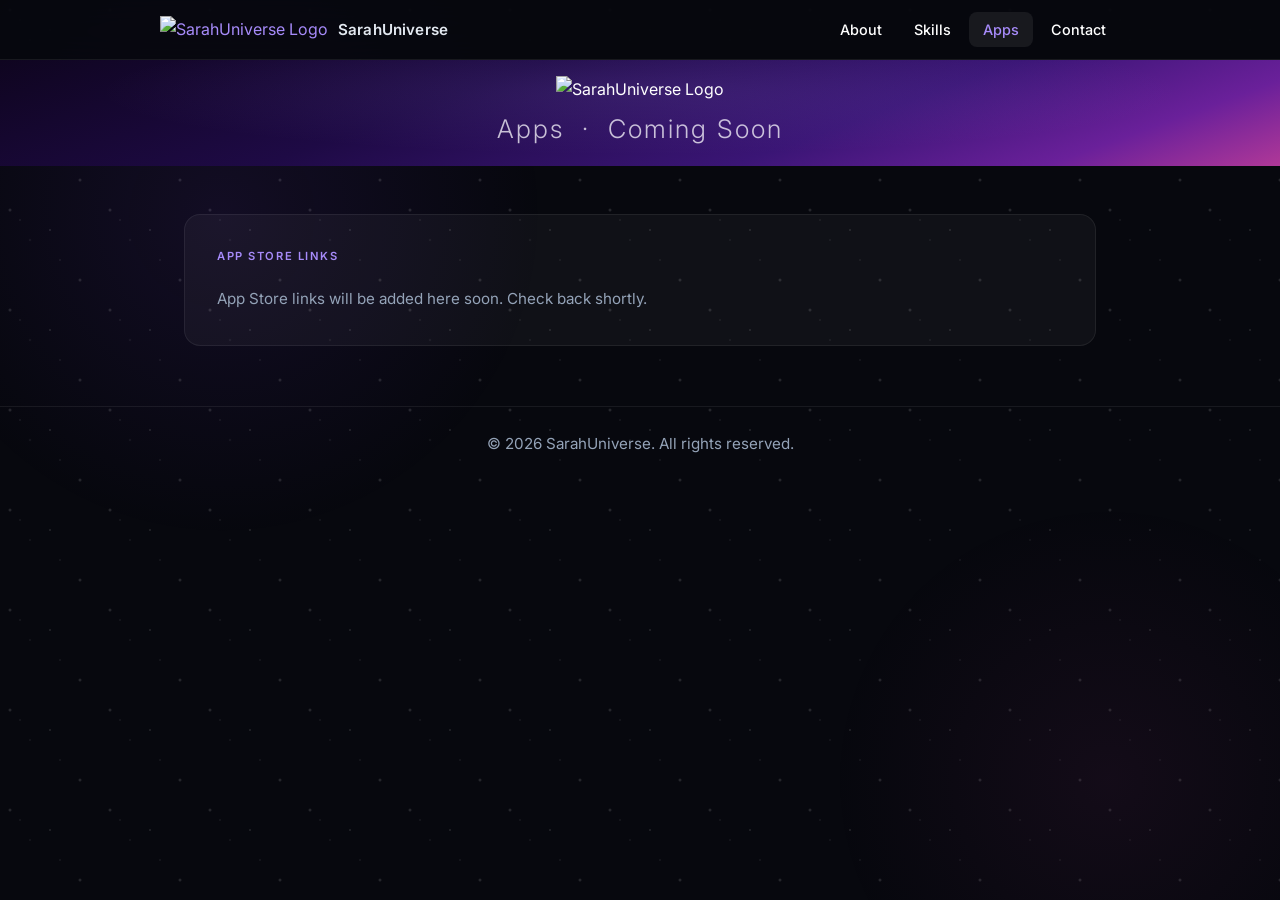
==== apps.html @ 58591076 "Add files via upload" ====
<!DOCTYPE html>
<html lang="en">
<head>
  <meta charset="UTF-8" />
  <meta name="viewport" content="width=device-width, initial-scale=1.0"/>
  <title>Apps — SarahUniverse</title>
  <link rel="stylesheet" href="style.css"/>
</head>
<body>
  <div class="stars"></div>
  <div class="stars2"></div>
  <div class="stars3"></div>

  <nav class="navbar">
    <div class="nav-container">
      <div class="nav-brand">
        <a href="index.html"><img src="assets/logoOnly.png" class="nav-logo" alt="SarahUniverse Logo"></a>
        <a href="index.html" class="brand-name">SarahUniverse</a>
      </div>
      <ul class="nav-links">
        <li><a href="index.html#about">About</a></li>
        <li><a href="index.html#skills">Skills</a></li>
        <li><a href="apps.html" class="active">Apps</a></li>
        <li><a href="index.html#contact">Contact</a></li>
      </ul>
    </div>
  </nav>

  <header class="header">
    <img src="assets/logoOnly.png" class="header-logo" alt="SarahUniverse Logo">
    <p class="tagline">Apps &nbsp;·&nbsp; Coming Soon</p>
  </header>

  <main class="content">

    <section id="about">
      <h2>App Store Links</h2>
      <p>App Store links will be added here soon. Check back shortly.</p>
    </section>

  </main>

  <footer>
    <p>&copy; 2026 SarahUniverse. All rights reserved.</p>
  </footer>

</body>
</html>
---- style.css ----
/* SarahUniverse — 2026 */

@import url('https://fonts.googleapis.com/css2?family=Inter:wght@300;400;500;600;700&family=Fira+Code:wght@400;500&display=swap');

:root {
  --bg: #07080e;
  --surface: rgba(255, 255, 255, 0.04);
  --surface-hover: rgba(255, 255, 255, 0.06);
  --border: rgba(255, 255, 255, 0.07);
  --border-glow: rgba(139, 92, 246, 0.3);
  --purple: #7c3aed;
  --purple-light: #a78bfa;
  --cosmic-blue: #38bdf8;
  --text: #e2e8f0;
  --text-muted: #94a3b8;
  --text-dim: #475569;
}

* {
  box-sizing: border-box;
}

body {
  margin: 0;
  font-family: 'Inter', sans-serif;
  background: var(--bg);
  color: var(--text);
  line-height: 1.7;
}

/* === BACKGROUND ORBS === */
body::before {
  content: '';
  position: fixed;
  top: -15%;
  left: -10%;
  width: 700px;
  height: 700px;
  background: radial-gradient(circle, rgba(124, 58, 237, 0.1) 0%, transparent 65%);
  pointer-events: none;
  z-index: 0;
}

body::after {
  content: '';
  position: fixed;
  bottom: -20%;
  right: -10%;
  width: 600px;
  height: 600px;
  background: radial-gradient(circle, rgba(192, 64, 160, 0.07) 0%, transparent 65%);
  pointer-events: none;
  z-index: 0;
}

/* === STARS (very subtle) === */
.stars, .stars2, .stars3 {
  position: fixed;
  width: 100%;
  height: 100%;
  top: 0; left: 0;
  z-index: 0;
  background: transparent;
  pointer-events: none;
}

.stars {
  background: transparent url('data:image/svg+xml;utf8,<svg width="100" height="100" xmlns="http://www.w3.org/2000/svg"><circle cx="10" cy="10" r="1.5" fill="white" /><circle cx="50" cy="30" r="1" fill="white"/><circle cx="80" cy="80" r="1.5" fill="white"/></svg>') repeat;
  animation: moveStars 100s linear infinite;
  opacity: 0.12;
}

.stars2 {
  background: transparent url('data:image/svg+xml;utf8,<svg width="100" height="100" xmlns="http://www.w3.org/2000/svg"><circle cx="20" cy="20" r="1" fill="white" /><circle cx="60" cy="60" r="1" fill="white"/></svg>') repeat;
  animation: moveStars 150s linear infinite;
  opacity: 0.07;
}

.stars3 {
  background: transparent url('data:image/svg+xml;utf8,<svg width="100" height="100" xmlns="http://www.w3.org/2000/svg"><circle cx="30" cy="40" r="1.2" fill="white" /></svg>') repeat;
  animation: moveStars 200s linear infinite;
  opacity: 0.05;
}

@keyframes moveStars {
  from { transform: translateY(0); }
  to { transform: translateY(-1000px); }
}

body > *:not(.stars):not(.stars2):not(.stars3) {
  position: relative;
  z-index: 1;
}

/* === NAVBAR === */
.navbar {
  position: sticky;
  top: 0;
  width: 100%;
  background: rgba(7, 8, 14, 0.8);
  backdrop-filter: blur(20px);
  -webkit-backdrop-filter: blur(20px);
  border-bottom: 1px solid var(--border);
  padding: 12px 24px;
  box-sizing: border-box;
  z-index: 10;
}

.nav-container {
  max-width: 960px;
  margin: 0 auto;
  width: 100%;
  display: flex;
  flex-direction: row;
  align-items: center;
  justify-content: space-between;
  overflow: visible;
}

.nav-brand {
  display: flex;
  align-items: center;
  gap: 10px;
  text-decoration: none;
}

.nav-logo {
  height: 36px;
  width: auto;
}

.brand-name {
  font-weight: 600;
  font-size: 0.95rem;
  color: var(--text);
  letter-spacing: 0.01em;
}

.nav-links {
  list-style: none;
  margin: 0;
  padding: 0;
  display: flex;
  flex-direction: row;
  gap: 4px;
}

.nav-links a {
  color: #ffffff;
  text-decoration: none;
  font-size: 0.9rem;
  font-weight: 500;
  padding: 6px 14px;
  border-radius: 8px;
  transition: color 0.15s ease, background 0.15s ease;
  display: inline-block;
}

.nav-links a:hover,
.nav-links a.active {
  color: var(--purple-light);
  background: rgba(255, 255, 255, 0.07);
}

/* === HEADER === */
.header {
  text-align: center;
  padding: 16px 20px 14px;
  background: linear-gradient(160deg, #0f0520 0%, #1e0a45 35%, #3a1575 65%, #6a209a 85%, #b03898 100%);
  color: white;
  position: relative;
  overflow: hidden;
}

.header::before {
  content: '';
  position: absolute;
  inset: 0;
  background: radial-gradient(ellipse at 50% 30%, rgba(167, 139, 250, 0.12) 0%, transparent 60%);
  pointer-events: none;
}

.header-logo {
  height: 500px;
  width: auto;
  margin-bottom: 0;
  position: relative;
}

.tagline {
  font-family: 'Inter', sans-serif;
  font-size: 1.6rem;
  font-weight: 300;
  color: rgba(255, 255, 255, 0.75);
  letter-spacing: 0.08em;
  margin-top: 4px;
  margin-bottom: 0;
}

/* === MAIN CONTENT === */
.content {
  max-width: 960px;
  margin: 0 auto;
  padding: 48px 24px;
}

section {
  background: var(--surface);
  border: 1px solid var(--border);
  padding: 32px;
  border-radius: 16px;
  margin-bottom: 12px;
  transition: border-color 0.25s ease, background 0.25s ease;
}

section:hover {
  background: var(--surface-hover);
  border-color: var(--border-glow);
}

h2 {
  font-size: 0.7rem;
  font-weight: 600;
  text-transform: uppercase;
  letter-spacing: 0.14em;
  color: var(--purple-light);
  margin-top: 0;
  margin-bottom: 20px;
  border: none;
  padding: 0;
}

ul {
  padding: 0;
  margin: 0;
  list-style: none;
  display: flex;
  flex-direction: column;
  gap: 10px;
}

ul li {
  color: var(--text-muted);
  font-size: 0.9rem;
  line-height: 1.6;
  display: flex;
  gap: 12px;
}

ul li strong {
  color: var(--text);
  font-weight: 500;
  min-width: 130px;
  flex-shrink: 0;
  font-family: 'Fira Code', monospace;
  font-size: 0.8rem;
  padding-top: 2px;
}

p {
  color: var(--text-muted);
  margin: 0;
  font-size: 0.95rem;
  line-height: 1.75;
}

a {
  color: var(--purple-light);
  text-decoration: none;
}

a:hover {
  color: var(--text);
  text-decoration: none;
}

/* === NAVBAR ACTIVE LINK === */
.nav-links a.active {
  color: var(--purple-light);
  background: rgba(255, 255, 255, 0.07);
}

/* === APP CARDS === */
.app-card {
  background: var(--surface);
  border: 1px solid var(--border);
  border-radius: 16px;
  padding: 28px;
  margin-bottom: 12px;
  display: flex;
  gap: 24px;
  align-items: flex-start;
  transition: border-color 0.25s ease, background 0.25s ease;
}

.app-card:hover {
  background: var(--surface-hover);
  border-color: var(--border-glow);
}

.app-icon-wrap {
  flex-shrink: 0;
}

.app-icon-placeholder {
  width: 72px;
  height: 72px;
  border-radius: 16px;
  background: linear-gradient(135deg, var(--purple), #b03898);
}

.app-icon-wrap img {
  width: 72px;
  height: 72px;
  border-radius: 16px;
  object-fit: cover;
}

.app-info {
  display: flex;
  flex-direction: column;
  gap: 8px;
}

.app-name {
  color: var(--text);
  font-size: 1.1rem;
  font-weight: 600;
  margin: 0;
  padding: 0;
  border: none;
  letter-spacing: 0;
  text-transform: none;
}

.app-description {
  color: var(--text-muted);
  margin: 0;
  font-size: 0.9rem;
}

.app-store-badge img {
  height: 36px;
  width: auto;
  margin-top: 4px;
  opacity: 0.9;
  transition: opacity 0.15s ease;
}

.app-store-badge:hover img {
  opacity: 1;
}

/* === OPEN TO WORK === */
.open-to-work {
  color: var(--purple-light);
  font-weight: 500;
  margin-bottom: 16px;
}

/* === FOOTER === */
footer {
  text-align: center;
  border-top: 1px solid var(--border);
  padding: 24px;
  color: var(--text-dim);
  font-size: 0.8rem;
}
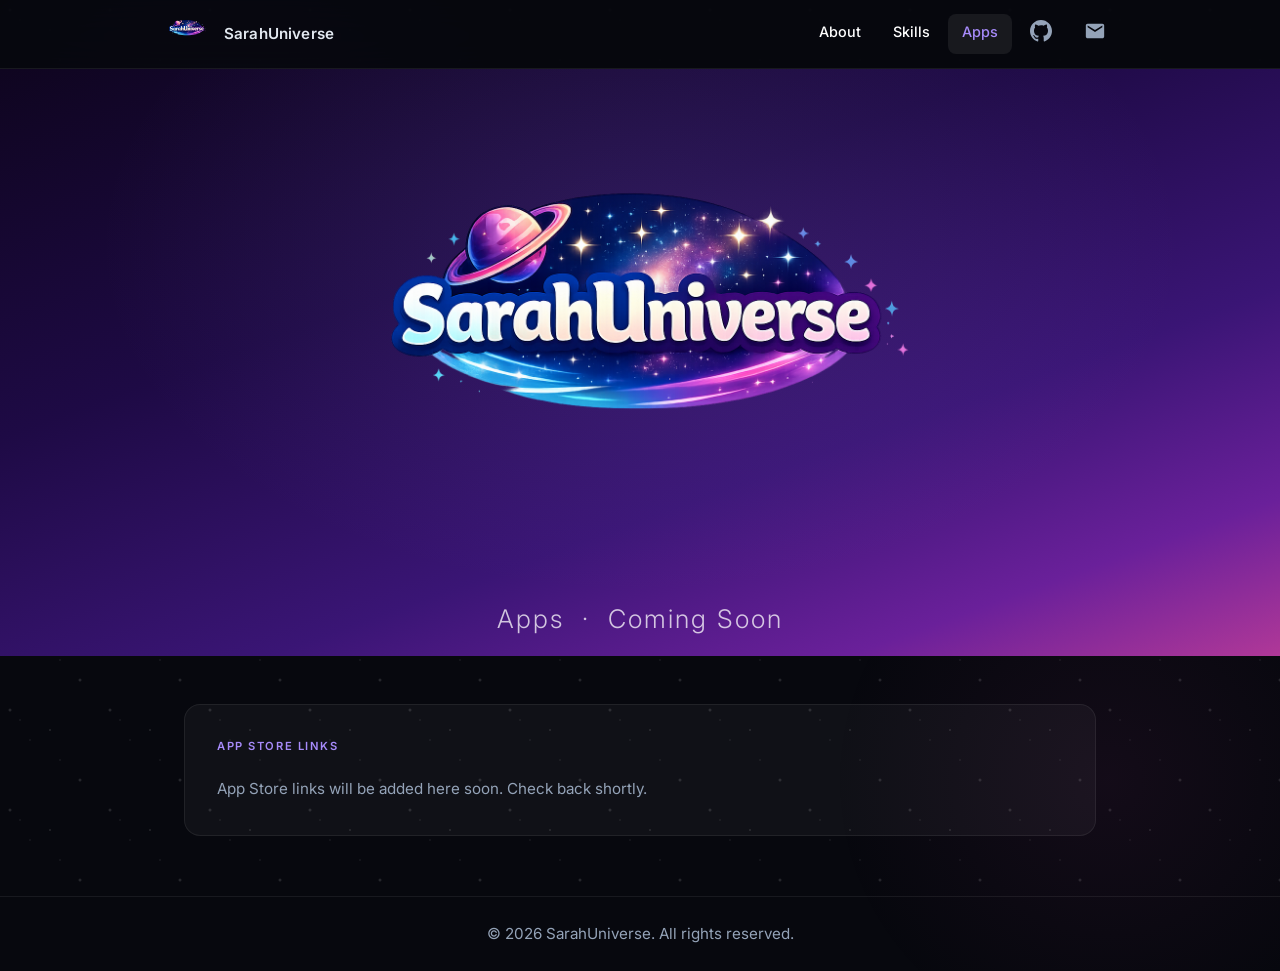
==== commit 69d85bcc: "Updated the Apps page so that it has the same new github and email links" ====
--- a/apps.html
+++ b/apps.html
@@ -21,7 +21,20 @@
         <li><a href="index.html#about">About</a></li>
         <li><a href="index.html#skills">Skills</a></li>
         <li><a href="apps.html" class="active">Apps</a></li>
-        <li><a href="index.html#contact">Contact</a></li>
+        <li>
+          <a href="https://github.com/OGSarah" target="_blank" rel="noopener" class="github-icon-link" aria-label="GitHub profile">
+            <svg class="github-icon" xmlns="http://www.w3.org/2000/svg" viewBox="0 0 24 24" aria-hidden="true">
+              <path d="M12 0C5.374 0 0 5.373 0 12c0 5.302 3.438 9.8 8.207 11.387.599.111.793-.261.793-.577v-2.234c-3.338.726-4.033-1.416-4.033-1.416-.546-1.387-1.333-1.756-1.333-1.756-1.089-.745.083-.729.083-.729 1.205.084 1.839 1.237 1.839 1.237 1.07 1.834 2.807 1.304 3.492.997.107-.775.418-1.305.762-1.604-2.665-.305-5.467-1.334-5.467-5.931 0-1.311.469-2.381 1.236-3.221-.124-.303-.535-1.524.117-3.176 0 0 1.008-.322 3.301 1.23A11.509 11.509 0 0 1 12 5.803c.96.005 1.927.138 2.993.404 2.291-1.552 3.297-1.23 3.297-1.23.653 1.653.242 2.874.118 3.176.77.84 1.235 1.911 1.235 3.221 0 4.609-2.807 5.624-5.479 5.921.43.372.823 1.102.823 2.222v3.293c0 .319.192.694.801.576C20.566 21.797 24 17.3 24 12c0-6.627-5.373-12-12-12z"/>
+            </svg>
+          </a>
+        </li>
+        <li>
+          <a href="mailto:sarah@sarahuniverse.com" class="github-icon-link" aria-label="Send email">
+            <svg class="github-icon" xmlns="http://www.w3.org/2000/svg" viewBox="0 0 24 24" aria-hidden="true">
+              <path d="M20 4H4c-1.1 0-2 .9-2 2v12c0 1.1.9 2 2 2h16c1.1 0 2-.9 2-2V6c0-1.1-.9-2-2-2zm0 4-8 5-8-5V6l8 5 8-5v2z"/>
+            </svg>
+          </a>
+        </li>
       </ul>
     </div>
   </nav>
--- a/style.css
+++ b/style.css
@@ -351,11 +351,28 @@
   opacity: 1;
 }
 
-/* === OPEN TO WORK === */
-.open-to-work {
-  color: var(--purple-light);
-  font-weight: 500;
-  margin-bottom: 16px;
+
+/* === GITHUB ICON === */
+.github-icon-link {
+  display: inline-flex;
+  align-items: center;
+  justify-content: center;
+  transition: transform 0.2s;
+}
+
+.github-icon-link:hover {
+  transform: scale(1.2);
+}
+
+.github-icon {
+  width: 22px;
+  height: 22px;
+  fill: var(--text-muted);
+  transition: fill 0.2s;
+}
+
+.github-icon-link:hover .github-icon {
+  fill: var(--purple-light);
 }
 
 /* === FOOTER === */
@@ -366,3 +383,53 @@
   color: var(--text-dim);
   font-size: 0.8rem;
 }
+
+/* === RESPONSIVE / MOBILE === */
+@media (max-width: 640px) {
+  /* Navbar: hide brand text so links fit on one line */
+  .brand-name {
+    display: none;
+  }
+
+  .nav-links a {
+    font-size: 0.82rem;
+    padding: 6px 10px;
+  }
+
+  /* Header logo: switch from fixed height to fluid width */
+  .header-logo {
+    height: auto;
+    width: 80vw;
+    max-width: 420px;
+  }
+
+  .tagline {
+    font-size: 1.1rem;
+    letter-spacing: 0.04em;
+  }
+
+  /* Content & sections: reduce padding */
+  .content {
+    padding: 24px 16px;
+  }
+
+  section {
+    padding: 20px 16px;
+  }
+
+  /* List items: stack label above value instead of side-by-side */
+  ul li {
+    flex-direction: column;
+    gap: 3px;
+  }
+
+  ul li strong {
+    min-width: unset;
+  }
+
+  /* App cards: stack icon above info */
+  .app-card {
+    flex-direction: column;
+    gap: 16px;
+  }
+}
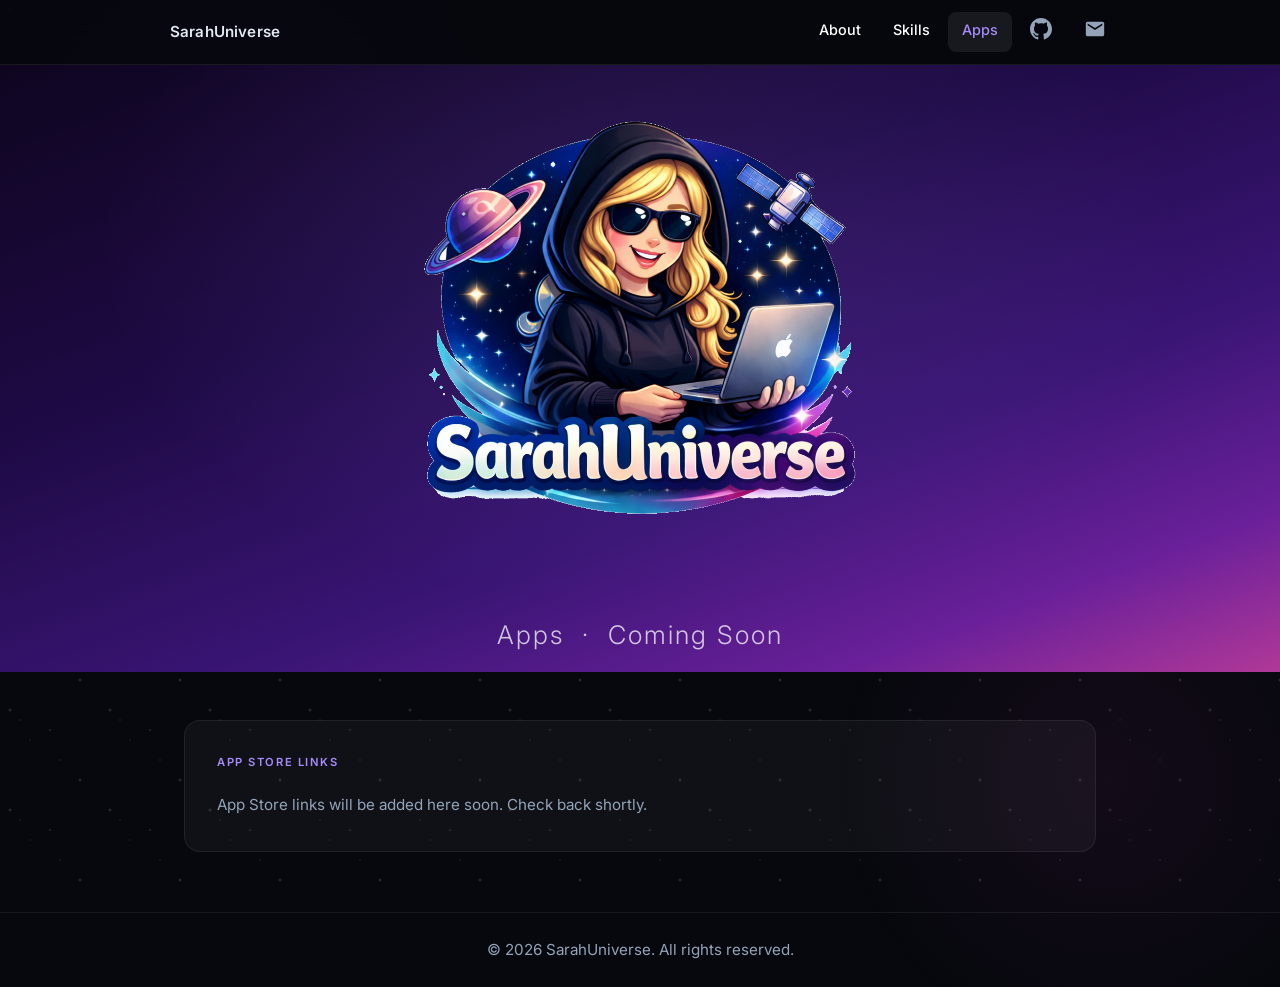
==== commit d7071007: "Updated main icon to use the one with a person in it" ====
--- a/apps.html
+++ b/apps.html
@@ -40,7 +40,7 @@
   </nav>
 
   <header class="header">
-    <img src="assets/logoOnly.png" class="header-logo" alt="SarahUniverse Logo">
+    <img src="assets/logo-transparent.png" class="header-logo" alt="SarahUniverse Logo">
     <p class="tagline">Apps &nbsp;·&nbsp; Coming Soon</p>
   </header>
 
--- a/style.css
+++ b/style.css
@@ -127,6 +127,7 @@
 .nav-logo {
   height: 36px;
   width: auto;
+  display: none;
 }
 
 .brand-name {
@@ -181,10 +182,13 @@
 }
 
 .header-logo {
-  height: 500px;
-  width: auto;
+  height: auto;
+  width: clamp(260px, 45vw, 520px);
+  max-width: 100%;
   margin-bottom: 0;
   position: relative;
+  image-rendering: -webkit-optimize-contrast;
+  image-rendering: crisp-edges;
 }
 
 .tagline {
@@ -386,7 +390,11 @@
 
 /* === RESPONSIVE / MOBILE === */
 @media (max-width: 640px) {
-  /* Navbar: hide brand text so links fit on one line */
+  /* Navbar: on mobile show icon, hide text */
+  .nav-logo {
+    display: block;
+  }
+
   .brand-name {
     display: none;
   }
@@ -396,12 +404,6 @@
     padding: 6px 10px;
   }
 
-  /* Header logo: switch from fixed height to fluid width */
-  .header-logo {
-    height: auto;
-    width: 80vw;
-    max-width: 420px;
-  }
 
   .tagline {
     font-size: 1.1rem;
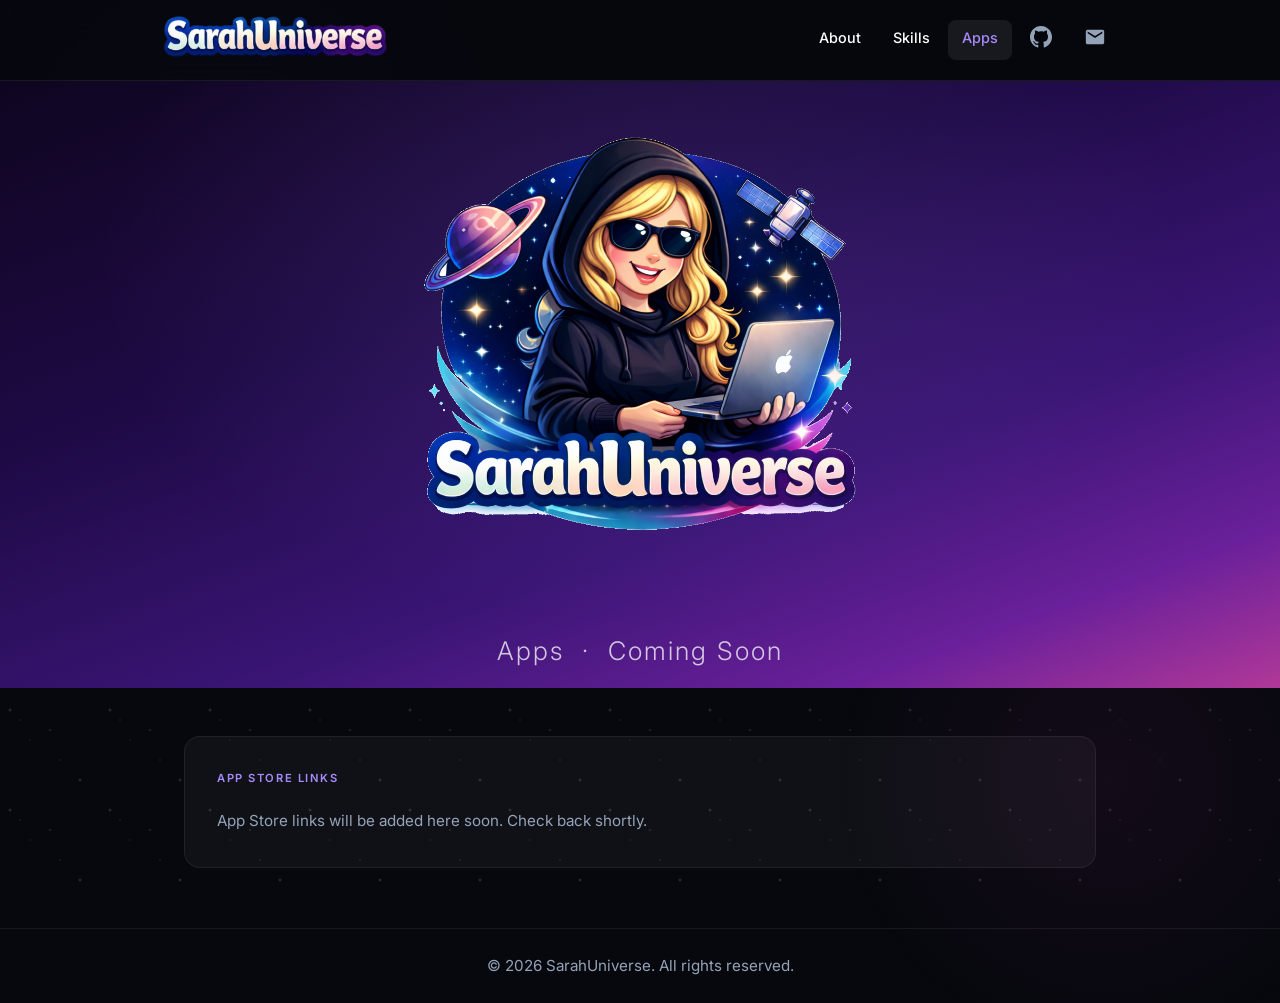
==== commit 2d9e29ea: "Updated name on far left top of header" ====
--- a/apps.html
+++ b/apps.html
@@ -14,7 +14,7 @@
   <nav class="navbar">
     <div class="nav-container">
       <div class="nav-brand">
-        <a href="index.html"><img src="assets/logoOnly.png" class="nav-logo" alt="SarahUniverse Logo"></a>
+        <a href="index.html"><img src="assets/name-transparent.png" class="nav-logo" alt="SarahUniverse Logo"></a>
         <a href="index.html" class="brand-name">SarahUniverse</a>
       </div>
       <ul class="nav-links">
--- a/style.css
+++ b/style.css
@@ -125,14 +125,14 @@
 }
 
 .nav-logo {
-  height: 36px;
+  height: 48px;
   width: auto;
+}
+
+.brand-name {
   display: none;
-}
-
-.brand-name {
   font-weight: 600;
-  font-size: 0.95rem;
+  font-size: 1.15rem;
   color: var(--text);
   letter-spacing: 0.01em;
 }
@@ -390,14 +390,6 @@
 
 /* === RESPONSIVE / MOBILE === */
 @media (max-width: 640px) {
-  /* Navbar: on mobile show icon, hide text */
-  .nav-logo {
-    display: block;
-  }
-
-  .brand-name {
-    display: none;
-  }
 
   .nav-links a {
     font-size: 0.82rem;
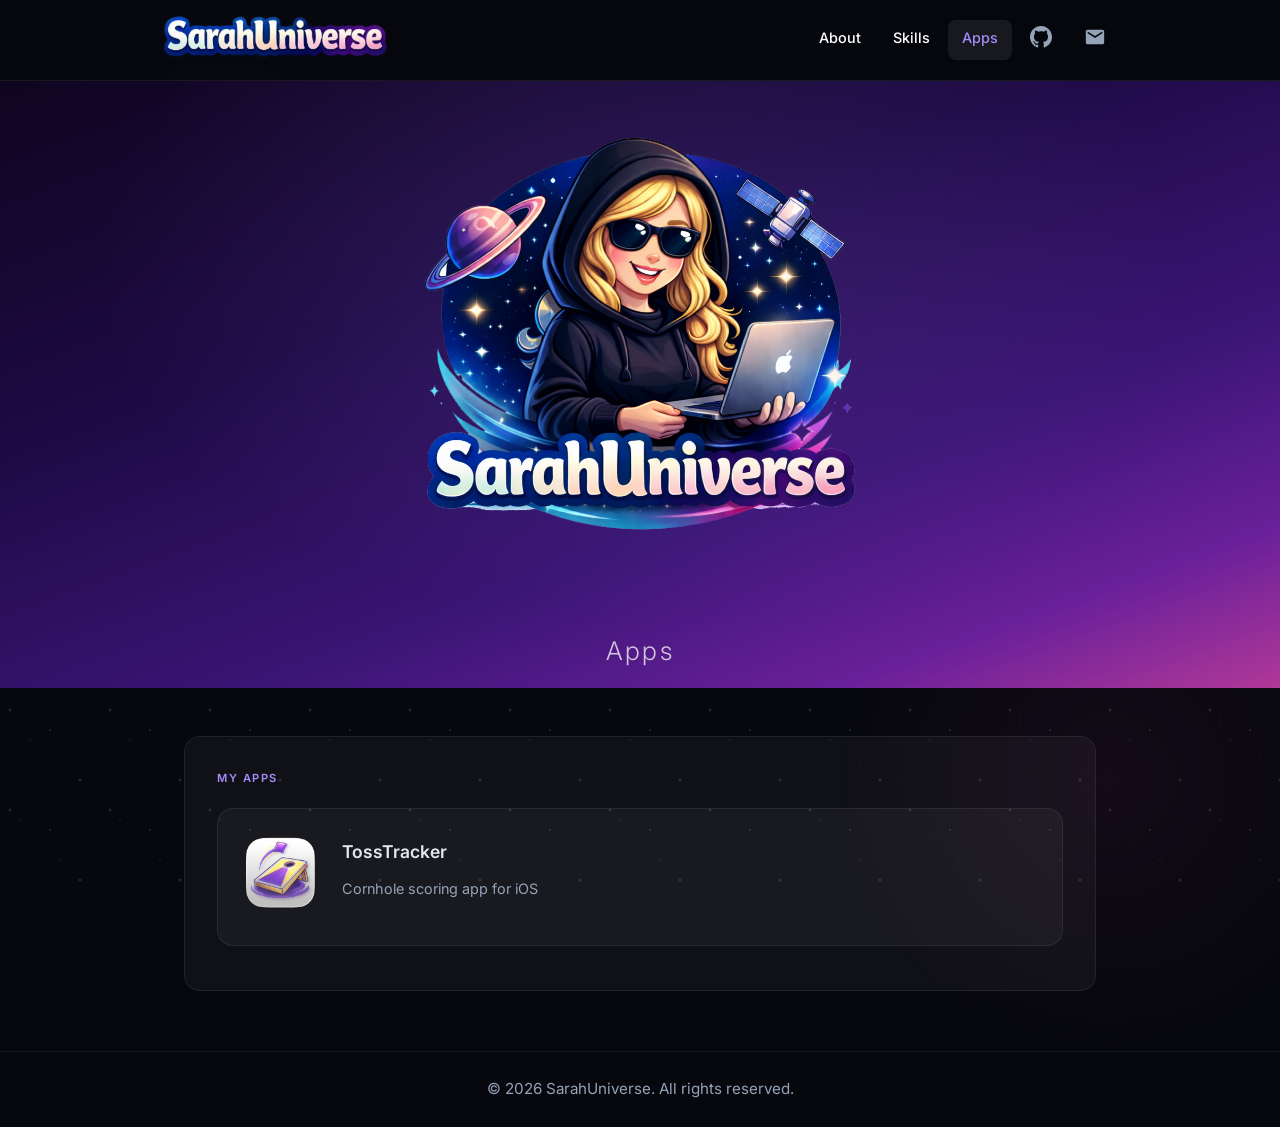
==== commit 2b332e38: "Added TossTracker and its privacy page" ====
--- a/apps.html
+++ b/apps.html
@@ -41,14 +41,24 @@
 
   <header class="header">
     <img src="assets/logo-transparent.png" class="header-logo" alt="SarahUniverse Logo">
-    <p class="tagline">Apps &nbsp;·&nbsp; Coming Soon</p>
+    <p class="tagline">Apps</p>
   </header>
 
   <main class="content">
 
     <section id="about">
-      <h2>App Store Links</h2>
-      <p>App Store links will be added here soon. Check back shortly.</p>
+      <h2>My Apps</h2>
+      <div class="apps-grid">
+        <a href="tosstracker.html" class="app-card">
+          <div class="app-icon-wrap">
+            <img src="assets/tosstrack-icon.png" alt="TossTracker icon">
+          </div>
+          <div class="app-info">
+            <p class="app-name">TossTracker</p>
+            <p class="app-description">Cornhole scoring app for iOS</p>
+          </div>
+        </a>
+      </div>
     </section>
 
   </main>
--- a/style.css
+++ b/style.css
@@ -285,7 +285,14 @@
 }
 
 /* === APP CARDS === */
+.apps-grid {
+  display: flex;
+  flex-direction: column;
+  gap: 12px;
+}
+
 .app-card {
+  text-decoration: none;
   background: var(--surface);
   border: 1px solid var(--border);
   border-radius: 16px;
@@ -355,6 +362,176 @@
   opacity: 1;
 }
 
+/* === APP PAGE HEADER ICON === */
+.app-header-icon {
+  width: 96px;
+  height: 96px;
+  border-radius: 22%;
+  object-fit: cover;
+  margin-bottom: 8px;
+}
+
+/* === PRIVACY POLICY === */
+.policy-updated {
+  font-size: 0.8rem;
+  color: var(--text-dim);
+  margin-bottom: 32px;
+  letter-spacing: 0.02em;
+}
+
+.policy-block {
+  margin-bottom: 28px;
+  padding-bottom: 28px;
+  border-bottom: 1px solid var(--border);
+}
+
+.policy-block:last-child {
+  margin-bottom: 0;
+  padding-bottom: 0;
+  border-bottom: none;
+}
+
+.policy-heading {
+  font-size: 0.75rem;
+  font-weight: 600;
+  text-transform: uppercase;
+  letter-spacing: 0.12em;
+  color: var(--text);
+  margin: 0 0 12px 0;
+}
+
+.policy-block p + p {
+  margin-top: 12px;
+}
+
+.policy-list {
+  flex-direction: column;
+  gap: 8px;
+  margin: 14px 0;
+  padding-left: 4px;
+}
+
+.policy-list li {
+  display: flex;
+  gap: 10px;
+  color: var(--text-muted);
+  font-size: 0.9rem;
+  line-height: 1.6;
+  align-items: baseline;
+}
+
+.policy-list li::before {
+  content: '–';
+  color: var(--purple-light);
+  flex-shrink: 0;
+}
+
+.policy-list li strong {
+  color: var(--text);
+  font-weight: 500;
+  font-family: inherit;
+  font-size: inherit;
+  min-width: unset;
+}
+
+.policy-contact {
+  margin-top: 12px;
+  line-height: 1.9;
+}
+
+/* === SCREENSHOT CAROUSEL === */
+.carousel-wrap {
+  display: flex;
+  flex-direction: column;
+  align-items: center;
+  padding: 24px 0 20px;
+}
+
+.carousel {
+  display: flex;
+  align-items: center;
+  gap: 12px;
+  width: 21%;
+}
+
+.app-about-row {
+  display: flex;
+  align-items: center;
+  gap: 16px;
+}
+
+.app-about-icon {
+  width: 68px;
+  height: 68px;
+  border-radius: 22%;
+  flex-shrink: 0;
+}
+
+.carousel-track-wrap {
+  flex: 1;
+  overflow: hidden;
+  border-radius: 12px;
+}
+
+.carousel-track {
+  display: flex;
+  transition: transform 0.4s ease;
+  will-change: transform;
+}
+
+.carousel-slide {
+  min-width: 100%;
+  width: 100%;
+  height: auto;
+  display: block;
+  border-radius: 12px;
+  object-fit: contain;
+}
+
+.carousel-btn {
+  flex-shrink: 0;
+  background: var(--surface);
+  border: 1px solid var(--border);
+  color: var(--text);
+  width: 36px;
+  height: 36px;
+  border-radius: 50%;
+  font-size: 1.4rem;
+  line-height: 1;
+  cursor: pointer;
+  display: flex;
+  align-items: center;
+  justify-content: center;
+  transition: background 0.2s, border-color 0.2s;
+}
+
+.carousel-btn:hover {
+  background: var(--surface-hover);
+  border-color: var(--border-glow);
+}
+
+.carousel-dots {
+  display: flex;
+  justify-content: center;
+  gap: 8px;
+  margin-top: 16px;
+}
+
+.carousel-dot {
+  width: 8px;
+  height: 8px;
+  border-radius: 50%;
+  border: none;
+  background: var(--border);
+  cursor: pointer;
+  padding: 0;
+  transition: background 0.2s;
+}
+
+.carousel-dot.active {
+  background: var(--purple-light);
+}
+
 
 /* === GITHUB ICON === */
 .github-icon-link {
@@ -391,6 +568,15 @@
 /* === RESPONSIVE / MOBILE === */
 @media (max-width: 640px) {
 
+  .nav-logo {
+    height: 22px;
+    max-width: 140px;
+  }
+
+  .navbar {
+    padding: 12px 16px;
+  }
+
   .nav-links a {
     font-size: 0.82rem;
     padding: 6px 10px;
@@ -426,4 +612,25 @@
     flex-direction: column;
     gap: 16px;
   }
-}
+
+  /* Policy list: keep dash and text side-by-side (override global ul li stacking) */
+  .carousel {
+    width: 85%;
+  }
+
+  .app-about-row {
+    flex-direction: row;
+    align-items: flex-start;
+  }
+
+  .policy-list li {
+    flex-direction: row;
+    align-items: baseline;
+    gap: 10px;
+  }
+
+  .policy-block {
+    padding-bottom: 22px;
+    margin-bottom: 22px;
+  }
+}
